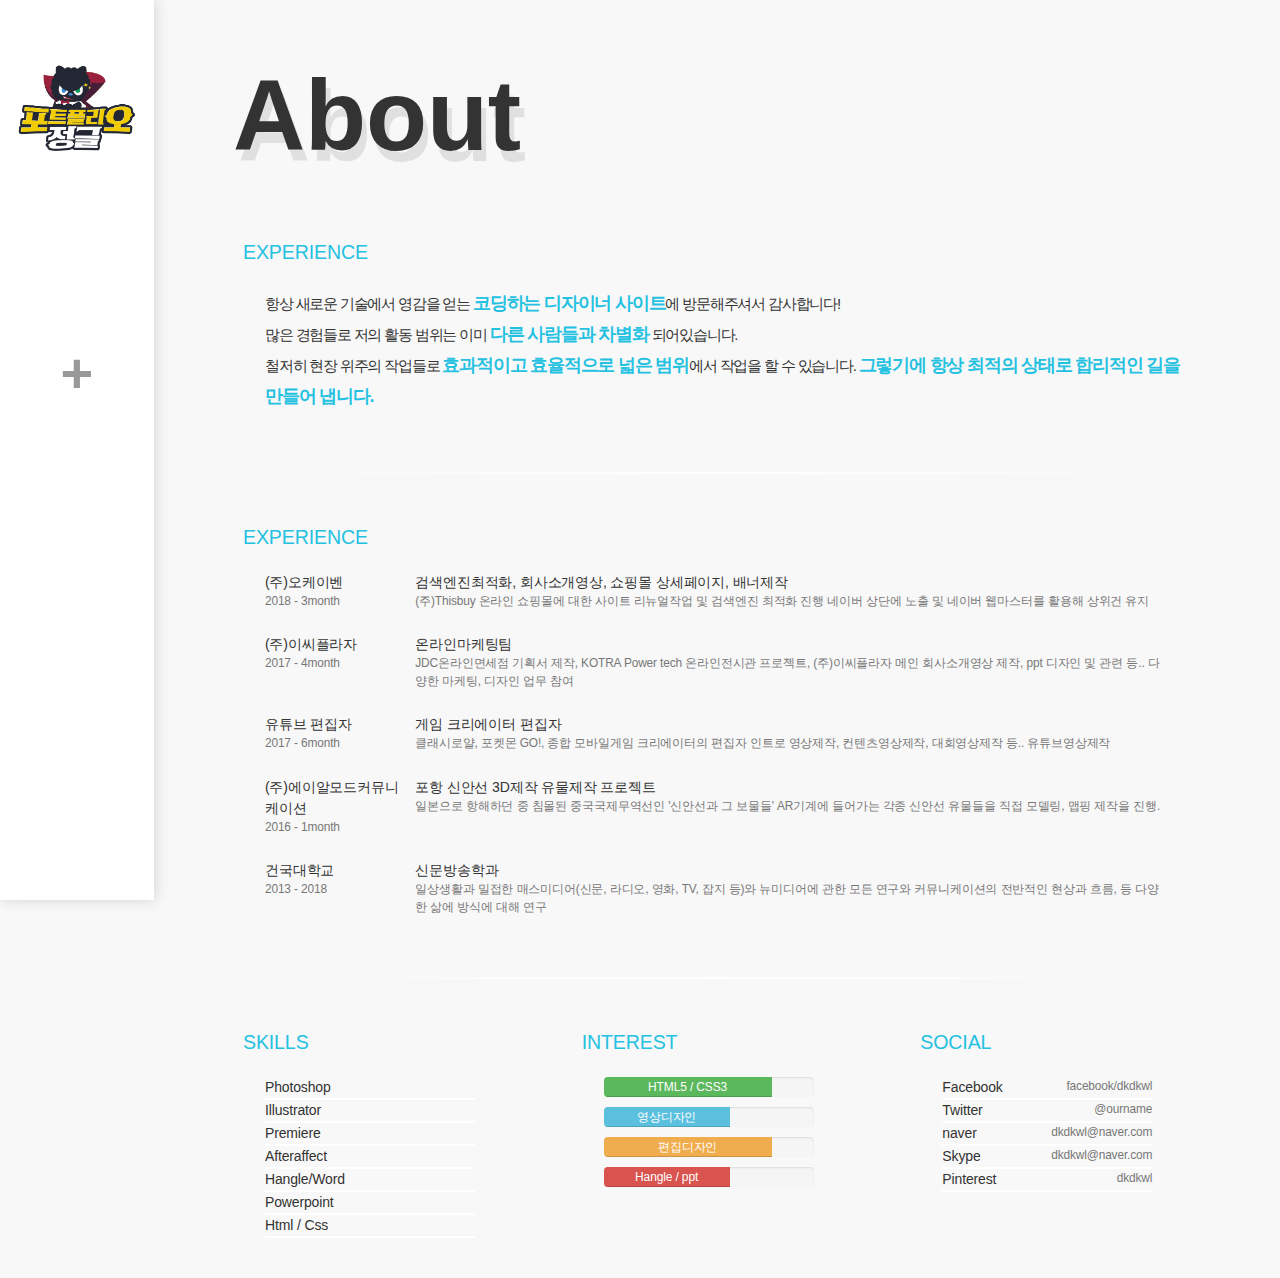
==== about.html @ 6cc19e0f "Add files via upload" ====
<!doctype html>
<html lang="ko">
<head>
  <meta charset="utf-8">
  <meta name="viewport" content="initial-scale=1, maximum-scale=1">
  <meta property="og:type" content="website">
  <meta property="og:title" content="dkdkwl의 포트폴리오사이트"/>
  <meta property="og:url" content="https://dkdkwl.github.io/portfolio/index.html">
  <meta property="og:description" content="메인포트폴리오 사이트"/>
  <meta property="og:image" content="https://dkdkwl.github.io/portfolio/imgs/og.jpg"> 
  <meta name="keywords" content="dkdkwl, 아아지, 포트폴리오, 나만의 사이트">
  <meta name="author" content="dkdkwl">
  <link rel="stylesheet" href="https://use.fontawesome.com/releases/v5.0.13/css/all.css" integrity="sha384-DNOHZ68U8hZfKXOrtjWvjxusGo9WQnrNx2sqG0tfsghAvtVlRW3tvkXWZh58N9jp" crossorigin="anonymous">
  <link rel="stylesheet" href="https://maxcdn.bootstrapcdn.com/bootstrap/3.3.7/css/bootstrap.min.css">
  <script src="https://ajax.googleapis.com/ajax/libs/jquery/3.3.1/jquery.min.js"></script>
  <script src="https://maxcdn.bootstrapcdn.com/bootstrap/3.3.7/js/bootstrap.min.js"></script>
  <link rel="stylesheet" href="comm.css">
</head>
<body>
  <div class="main_container">
    <div class="overlay"></div>
    <header>
      <div class="logo">
        <div class="area_logo"> <a href="https://dkdkwl.github.io/portfolio/index.html"><img src="imgs/logo.png" alt=""></a> </div>
      </div>
      <div class="navBtn"><a href="#">+</a></div>
      <div class="navSns"> <i class="fab fa-facebook-f"></i> <i class="fab fa-twitter"></i> <i class="fab fa-instagram"></i> <i class="fab fa-google-plus-g"></i> </div>
      <nav> <a href="https://dkdkwl.github.io/portfolio/index.html">portfolio</a> <a href="https://dkdkwl.github.io/portfolio/about.html">About</a> </nav>
    </header>
    <div class="main">
      <article>
        <div class="main_tit">
          <h1>About</h1>
        </div>
        <div class="con">
          <div class="profile">
            <div class="con_tit"> <i class="fas fa-suitcase"></i>
              <h2>EXPERIENCE</h2>
            </div>
            <div class="wrap_profile">
              <div class="profile_img"></div>
              <div class="profile_txt">
                <p>
                  항상 새로운 기술에서 영감을 얻는 <span>코딩하는 디자이너 사이트</span>에 방문해주셔서 감사합니다!
                  <br>
                  많은 경험들로 저의 활동 범위는 이미 <span>다른 사람들과 차별화</span> 되어있습니다.
                  <br>
                  철저히 현장 위주의 작업들로 <span>효과적이고 효율적으로 넓은 범위</span>에서 작업을 할 수 있습니다.
                  <span>그렇기에 항상 최적의 상태로 합리적인 길을 만들어 냅니다.</span>
                </p>
              </div>
            </div>
          </div>
        </div>
        <hr class="style-two">
        <div class="con">
          <div class="con_tit"> <i class="fas fa-cog"></i>
            <h2>EXPERIENCE</h2>
          </div>
          <div class="exp">
            <div class="exp_col">
              <div class="exp_deta">
                <h3>(주)오케이벤</h3>
                <p>2018 - 3month</p>
              </div>
              <div class="exp_txt">
                <h4>검색엔진최적화, 회사소개영상, 쇼핑몰 상세페이지, 배너제작 </h4>
                <p>(주)Thisbuy 온라인 쇼핑몰에 대한 사이트 리뉴얼작업 및 검색엔진 최적화 진행 네이버 상단에 노출 및 네이버 웹마스터를 활용해 상위건 유지</p>
              </div>
            </div>
            <div class="exp_col">
              <div class="exp_deta">
                <h3>(주)이씨플라자</h3>
                <p>2017 - 4month</p>
              </div>
              <div class="exp_txt">
                <h4>온라인마케팅팀</h4>
                <p>JDC온라인면세점 기획서 제작,  KOTRA Power tech 온라인전시관 프로젝트, (주)이씨플라자 메인 회사소개영상 제작, ppt 디자인 및 관련 등.. 다양한 마케팅, 디자인 업무 참여</p>
              </div>
            </div>
            <div class="exp_col">
              <div class="exp_deta">
                <h3>유튜브 편집자</h3>
                <p>2017 - 6month </p>
              </div>
              <div class="exp_txt">
                <h4>게임 크리에이터 편집자</h4>
                <p>클래시로얄, 포켓몬 GO!, 종합 모바일게임 크리에이터의 편집자 인트로 영상제작, 컨텐츠영상제작, 대회영상제작 등.. 유튜브영상제작</p>
              </div>
            </div>
            <div class="exp_col">
              <div class="exp_deta">
                <h3>(주)에이알모드커뮤니케이션</h3>
                <p>2016 - 1month</p>
              </div>
              <div class="exp_txt">
                <h4>포항 신안선 3D제작 유물제작 프로젝트 </h4>
                <p>일본으로 항해하던 중 침몰된 중국국제무역선인 '신안선과 그 보물들' AR기계에 들어가는 각종 신안선 유물들을 직접 모델링, 맵핑 제작을 진행.</p>
              </div>
            </div>
            <div class="exp_col">
              <div class="exp_deta">
                <h3>건국대학교</h3>
                <p>2013 - 2018 </p>
              </div>
              <div class="exp_txt">
                <h4>신문방송학과</h4>
                <p> 일상생활과 밀접한 매스미디어(신문, 라디오, 영화, TV, 잡지 등)와 뉴미디어에 관한 모든 연구와 커뮤니케이션의 전반적인 현상과 흐름, 등 다양한 삶에 방식에 대해 연구</p>
              </div>
            </div>
          </div>
        </div>
        <hr class="style-two">
        <div class="con">
          <div class="tech">
            <div class="tech_col">
              <div class="con_tit"><i class="fas fa-cog"></i>
                <h2>SKILLS</h2>
              </div>
              <ul class="level">
                <li>
                  <p>Photoshop</p>
                  <div class="icon">
                    <i class="fas fa-cloud"></i>
                    <i class="fas fa-cloud"></i>
                    <i class="fas fa-cloud"></i>
                    <i class="fas fa-cloud"></i>
                    <i class="fas fa-cloud"></i>
                  </div>
                  </li>
                  <li>
                    <p>Illustrator</p>
                    <div class="icon">
                      <i class="fas fa-cloud"></i>
                      <i class="fas fa-cloud"></i>
                      <i class="fas fa-cloud"></i>
                      <i class="fas fa-cloud"></i>
                      <span><i class="fas fa-cloud"></i></span>
                    </div>
                  </li>
                  <li>
                    <p>Premiere</p>
                    <div class="icon">
                      <i class="fas fa-cloud"></i>
                      <i class="fas fa-cloud"></i>
                      <i class="fas fa-cloud"></i>
                      <span><i class="fas fa-cloud"></i></span>
                      <span><i class="fas fa-cloud"></i></span>
                    </div>
                  </li>
                  <li>
                    <p>Afteraffect</p>
                    <div class="icon">
                      <i class="fas fa-cloud"></i>
                      <i class="fas fa-cloud"></i>
                      <i class="fas fa-cloud"></i>
                      <i class="fas fa-cloud"></i>
                      <span><i class="fas fa-cloud"></i></span>
                    </div>
                  </li>
                  <li>
                    <p>Hangle/Word</p>
                    <div class="icon">
                      <i class="fas fa-cloud"></i>
                      <i class="fas fa-cloud"></i>
                      <i class="fas fa-cloud"></i>
                      <i class="fas fa-cloud"></i>
                      <span><i class="fas fa-cloud"></i></span>
                    </div>
                  </li>
                  <li>
                    <p>Powerpoint</p>
                    <div class="icon">
                      <i class="fas fa-cloud"></i>
                      <i class="fas fa-cloud"></i>
                      <i class="fas fa-cloud"></i>
                    <span><i class="fas fa-cloud"></i></span>
                    <span><i class="fas fa-cloud"></i></span>
                    </div>
                  </li>
                  <li>
                    <p>Html / Css</p>
                    <div class="icon">
                      <i class="fas fa-cloud"></i>
                      <i class="fas fa-cloud"></i>
                      <i class="fas fa-cloud"></i>
                      <i class="fas fa-cloud"></i>
                    <span><i class="fas fa-cloud"></i></span>
                    </div>
                  </li>
                </ul>
              </div>
              <div class="tech_col">
                <div class="con_tit"><i class="far fa-heart"></i>
                  <h2>INTEREST</h2>
                </div>
                <div class="wrap_progress">
                  <div class="progress">
                    <div class="progress-bar progress-bar-success" style="width: 80%;">HTML5 / CSS3</div>
                  </div>
                  <div class="progress">
                    <div class="progress-bar progress-bar-info" style="width: 60%;">영상디자인</div>
                  </div>
                  <div class="progress">
                    <div class="progress-bar progress-bar-warning" style="width: 80%;">편집디자인</div>
                  </div>
                  <div class="progress">
                    <div class="progress-bar progress-bar-danger" style="width: 60%;">Hangle / ppt</div>
                  </div>
                </div>
              </div>
              <div class="tech_col">
                <div class="con_tit"><i class="fas fa-users"></i>
                  <h2>SOCIAL</h2>
                </div>
                <ul class="col_sns">
                  <li>
                    <p>Facebook</p>
                    <span>facebook/dkdkwl</span>
                  </li>
                  <li>
                    <p>Twitter</p>
                    <span>@ourname </span>
                  </li>
                  <li>
                    <p>naver</p>
                    <span>dkdkwl@naver.com</span>
                  </li>
                  <li>
                    <p>Skype</p>
                    <span>dkdkwl@naver.com</span>
                  </li>
                  <li>
                    <p>Pinterest</p>
                    <span>dkdkwl </span>
                  </li>
                </ul>
              </div>
            </div>
          </div>
        </article>
      </div>
    </div>
    <script>
      $(document).ready(function () {	

       var toggleMenu = function() {
         $('header').toggleClass('toggle');
         $('.main').toggleClass('push');
         $('.overlay').toggleClass('block');
         $('#social, .logo').toggleClass('reveal');
       };

	//Nav
	$('.navBtn').click(function() {
   toggleMenu();
 });

  // Mousetrap.bind('esc', function() {
  //   toggleMenu();
  // });

});
</script> 
<!-- <script type="text/javascript">

  var _gaq = _gaq || [];
  _gaq.push(['_setAccount', 'UA-36251023-1']);
  _gaq.push(['_setDomainName', 'jqueryscript.net']);
  _gaq.push(['_trackPageview']);

  (function() {
    var ga = document.createElement('script'); ga.type = 'text/javascript'; ga.async = true;
    ga.src = ('https:' == document.location.protocol ? 'https://ssl' : 'http://www') + '.google-analytics.com/ga.js';
    var s = document.getElementsByTagName('script')[0]; s.parentNode.insertBefore(ga, s);
  })();

</script> --> 
<script type="text/javascript">
 $(function(){
  $(".depth_tit").click(function() {
   /* Act on the event */
   $(".depth1>li").removeClass('on');
   $(this).parent(".thum_box").addClass('on');
 });
})
</script>
</body>
</html>
---- comm.css ----
@charset "utf-8";
/* CSS Document */

/* reset */
body,div,dl,dt,dd,ul,ol,li,h1,h2,h3,h4,h5,h6,pre,code,form,fieldset,legend,textarea,p,blockquote,th,td,input,select,textarea,button {margin:0;padding:0;
}
fieldset,img {border:0 none}
dl,ul,ol,menu,li {list-style:none}
blockquote, q {quotes: none}
blockquote:before, blockquote:after,q:before, q:after {content:'';content:none}
input,select,textarea,button {vertical-align:middle}
button {border:0 none;background-color:transparent;cursor:pointer}
body {background:#fff}
body,th,td,input,select,textarea,button {font-size:14px;line-height:1.5;font-family:'Noto Sans','맑은고딕', 'Malgun Gothic','돋움',dotum,sans-serif;color:#333} /* color값은 디자인가이드에 맞게사용 */
a {color:#333;text-decoration:none}
a:focus, a:active, a:hover {text-decoration:none}
address,caption,cite,code,dfn,em,var {font-style:normal;font-weight:normal}
.h1, .h2, .h3, .h4, .h5, .h6, h1, h2, h3, h4, h5, h6{
  line-height: 1.5em;
  font-weight: 500;
}

body{
  letter-spacing: -0.01em  
}

.main_container {
 margin: 0 auto;
 position: relative;
 overflow: hidden;
 background: #f8f8f8;
}

header {
 width: 12%;
 height: 100%;
 position: fixed;
 overflow: hidden;
 transition: .32s ease-out;
 z-index: 2;
 background: #fff;
 box-shadow:0.1em 0em 1em rgba(0, 0, 0, .15);

}

header a,
.navBtn { color: #333; }

.toggle { width: 312px; }

.reveal {
 opacity: 1;
 left: 0;
}

nav {
 padding-left: 360px;
 overflow: hidden;
 position: absolute;
 transition: .3s ease-out;
 top: 50%;
 left: 0;
 width: 100%;
 opacity: 0;
}

nav a {
 float: left;
 padding: 8px 0;
 opacity: .5;
 width: 100%;
 transition: .3s ease;
 font-size: 1.3em;
 text-transform: uppercase;
 font-weight: bold;
 line-height: 1.85em;
 z-index: 100002;
}

nav a:hover,
.current,
.toggle .navBtn { opacity: 1; }

.toggle nav {
 padding-left: 60px;
 opacity: 1;
}

.navBtn {
 font-size: 4em;
 font-weight: 700;
 margin: 30px 0 0;
 width: 100%;
 text-align: center;
 line-height: 1em;
 transform: rotate(0deg);
 transition: .3s ease-out;
 display: block;
 cursor: pointer;
 position: absolute;
 opacity: .5;
 left: 0;
 top: 35%;
 color: orangered;
}
.navSns{
 text-align: center;
 line-height: 1em;
 transform: rotate(0deg);
 transition: .3s ease-out;
 position: absolute;
 z-index: 1000001;
 opacity: .5;
 top: 50%;
 width: 100%;
}
.navSns i{
	display: flex;
	flex-direction: column;
	font-size: 1.5em;
	color: orangered;
	margin-bottom: 30px;
}
.navSns  i:hover{
	color: red;
}
.toggle .navBtn{
 transform: rotate(224deg);
 color: #333;
 left: -30%;
}
.toggle .navSns{
 left: 0;
 top: 70%;
}

.navBtn:hover { opacity: 1; }

.main {
 width: 90%;
 margin: 0 0 0 11%;
 padding: 0;
 transition: .6s ease-in;
 overflow: hidden;
 z-index: 2;
 font-family: 'Noto Sans KR', sans-serif !important;
}

article { padding: 40px 8%; }

.push {
 margin-left: 240px;
 margin-right: -240px;
 transition: .3s ease-in;
}

.overlay {
 width: 100%;
 background: #384047;
 opacity: .85;
 z-index: 1;
 height: 100%;
 position: fixed;
 display: none;
}
.area_logo{
}
.logo{
  position: absolute;
  top: 7%;
  left: 0;
}
.logo img{
  display: block;
  margin: 0 auto;
  width: 80%;
}

.block { display: block; }
.main_tit{
  display: inline-block;
}
.main_tit h1{
	font-size: 100px;
  display: inline-block;
  text-shadow: 0.05em 0.11em rgba(0, 0, 0,.095);
  font-weight: 700 !important;

}
.main_tit h1:hover{
  font-size: 100px;
  display: block;
  color: #000;
}
.depth1{
 position: relative;
 padding-top: 90px;
}/*
.thum_box{
   position: absolute;
   }*/

   .tab_type1 .depth_tit{
    position: absolute;
    top: 0;
    left: 0;
    display: inline-block;
    margin: 40px 0 70px 0;
    font-size: 13px;
    font-weight: 400;
    padding: 5px 10px;
  }
  .depth_tit{
    color: #333;
    transition: all .4s;
  }  
  .depth_tit:hover{
    color: coral;
  }
  .depth_tit:hover span{
    border-bottom: 4px solid coral;
    padding-bottom: 7px;
  }
  .tab_type1 .on .depth_tit span{
    color: coral;
    border-bottom: 4px solid coral;
    padding-bottom: 7px;
  }
  .depth1>li:nth-child(2) .depth_tit{
    left: 90px;
  }
  .depth1>li:nth-child(3) .depth_tit{
    left: 180px;
  }
  .depth1>li:nth-child(4) .depth_tit{
    left: 270px;
  }
  .depth1>li:nth-child(5) .depth_tit{
    left: 360px;
  }
/*.on {
   color: coral;
}
.on:after{
	position: absolute;
	content: "";
	display: block;
	height: 3px;
	width: 100%;
	background: coral;
	margin-top: 7px;
 }*/
 .thum_list{
  display: flex;
  justify-content:space-between;
  flex-wrap: wrap;
}
.thum_list a{
  display: block;
  position: relative;
}
.thum_box .thum_list{
  display: none;
}
.thum_box.on .thum_list{
  display: flex;
}
.thum_list>li{
  width: 32.5%;
  overflow: hidden;
  margin-bottom: 1.2%;
  box-shadow:0.3em 0.3em .2em lightblue;
/*  transition: all .7s;
*/}
/*.thum_list>li:hover{
  box-sizing: border-box;
  border: 7px solid white;

  }*/
  .lnk_g, .lik_a{
    height: 100%;
    width: 100%;
  }
  .thum_list li img{
    transition:all .5s;  
  }

  .thum_list li:hover img{
    transform: scale(1.1);
  }
  .thum_list li .lnk_g:before{
    content: ""	;
    transition-duration: 0.2s;
    transition-property: all;
  }
  .thum_list img{
    display: block;;
    object-fit: cover;
    object-position: center;
    width: 100%;
    height: 100%;	
  }
  .thum_list li:hover .lnk_g::before{
    position: absolute;
    content: "";
    background: rgba(251,104,0,0.95);
    width: 100%;
    height: 100%;
    z-index: 100;

  }

  .area_thum_txt{
   padding: 5% 10%;
   text-align: left; 
 }
  .lnk_a .area_thum_txt{
    padding: 0 10%;
  }
 .thum_txt{
   display: inline-block;
   text-align:center;
   position: absolute;
   background: rgba(0,0,0,0.095);
   width: 100%;
   height: 33%;
   bottom: 0;
   left: -30px;
   opacity: 0;
   color: #fff;
   transition-duration: 0.5s;
   transition-property: all;
   box-sizing: border-box;
   z-index: 200;
 }
 .thum_list li:hover .thum_txt{
   display: inline-block;
   position: absolute;
   background: rgba(0,0,0,0.095);
   width: 100%;
   height: 33%;
   bottom: 0;
   left: 0px;
   opacity: 1;	
 }
 .thum_txt h3{
   font-size: 1.7vw;
   display:inline-block;
/*width: 60%;
   white-space: nowrap;
   overflow: hidden;
   text-overflow: ellipsis;*/
 }
 .thum_txt p{
   font-size: 1vw;
 }
 .thum_txt small{
   font-size: 0.8vw;
   color: #fff;
 }
 .thum_txt small:hover{
   display: inline-block;
   text-decoration: underline;
 }
/*
.thum_box:hover .thum_txt{
	display: inline-block;
	position: absolute;
	background: rgba(0,0,0,0.05);
	width: 100%;
	bottom: 0;
	left: 0;
	color: #fff;
}
*/
/* 1024 */
/*서브페이지에 대한 설정입니다.*/
.exp_col{
  display: flex;
  flex-wrap: wrap;
}
.exp_deta{
  text-align: left;
  margin-right: 10px;
  width: 15%;
}
.exp_txt{
  text-align: left;
  width: 80%;
}

.tech{
  display: flex;
}
.tech ul li{
  display: flex;
}
.tech_col{
  width: 25%;
}
.tech_col:nth-child(1), .tech_col:nth-child(2){
  margin-right: 10%;
}

.con{
  margin: 5% 0 0 0;
}
.con h2{
  font-size: 1.4em;
  color: #24C1E1FF;
}
.con_tit{
  display: flex;
  align-items: center;
}
.con_tit i{
  font-size: 1.5em;
  color: #24C1E1FF;
  margin-right: 10px;
}
.tech_col ul li{
  border-bottom: 2px solid white;
}
.con_tit ul li i{
  color: #555;
}
.con_tit span{
  color: #777;
}
.exp ,.tech_col ul, .wrap_profile, .wrap_progress{
  margin: 20px 0 0 32px;
}
.wrap_profile .profile_txt p{
  line-height: 2em;
  font-size: 15px;
  letter-spacing: -0.08em;
  }
.wrap_profile .profile_txt p span{
  font-size: 18px;
  font-weight: 700;
  color: #24C1E1;

}
.exp_deta h3, .exp_deta h4, .tech p, h4{
  font-size: 1em;
}
.exp_deta p, .exp_txt p, .col_sns span{
  font-size: .85em;
  color: #777;
}
.icon i{
  display: inline-block;
  margin-left: 3px;
}
.icon>i{
  color:#24C1E1FF;
}
.icon span{
  color: #ccc;
}

.exp_col{
  margin-bottom: 2.5%;
}
.tech_col ul li {
  display: flex;
  align-items: center;
  flex-wrap: nowrap;
  justify-content: space-between;
}
.level li p{
  display: block;
}
.style-two{
  border: 0;
  height: 2.5px;
  margin-top: 60px;
  background-image: linear-gradient(to right, rgba(255, 255, 255, 0), rgba(255, 255, 255, 1), rgba(255, 255, 255, 0))
}

.main_container {
  width: 100%;
  margin: 0;
}
/*부트스트랩에 관한 설정입니다.*/
.progress .progress-bar {
  animation-name: animateBar;
  animation-iteration-count: 1;
  animation-timing-function: ease-in;
  animation-duration: 1.2s;
}
@keyframes animateBar {
  0% {transform: translateX(-100%);}
  100% {transform: translateX(0);}
}
.progress{
  margin-bottom: 10px;
}
.wrap_progress{
  margin: 20px 0 0 32px;
}

.thum_list {
  animation-duration: 1.2s;
  animation-name: thum;
}

@keyframes thum {
  from {
    margin-top: 3%;
    width: 100;
    opacity: 0;
  }

  to {
    margin-top: 0%;
    width: 100%;
    opacity: 1;
  }
}

.main {
  animation-duration: 1.2s;
  animation-name: main_slide;
}

@keyframes main_slide {
  from {
    margin-top: 3%;
    width: 90%;
    opacity: 0;
  }

  to {
    margin-top: 0%;
    width: 90%;
    opacity: 1;
  }
}


/*1040*/
@media only screen and (max-width: 1240px){ 
	header { width: 12%;  }
  .main { width: 100%; }

}


/* 768 */
@media only screen and (max-width: 768px) {

 header { width: 10%; }

 .main { width: 90%; }
}

/* 480 */
@media only screen and (max-width: 480px) {

 header { width: 10%; }

 .main { width: 90%; }

}
/* 320 */
@media only screen and (max-width: 320px) {
  header { width: 15%;}

  .main {width: 85%;}
}
/* 28일 주아체, 한나는 12살, 폰트릭스 폰트 참고해서 작성하기 폰트 수정하기 */
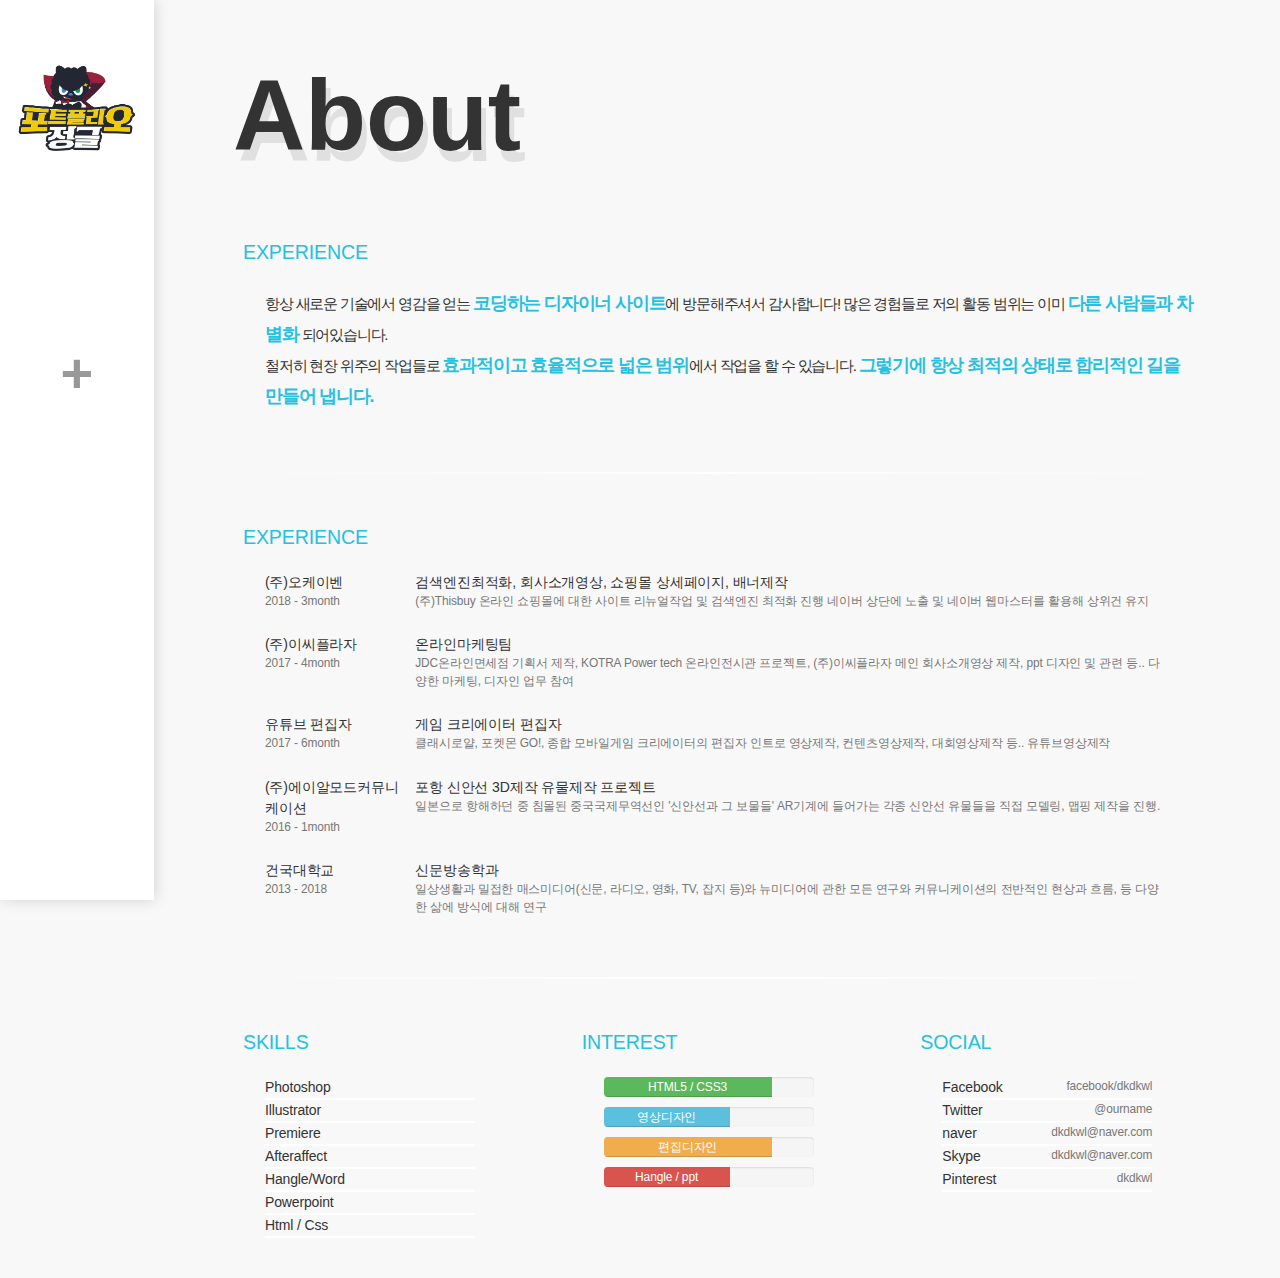
==== commit 6b054683: "Add files via upload" ====
--- a/about.html
+++ b/about.html
@@ -41,9 +41,7 @@
               <div class="profile_img"></div>
               <div class="profile_txt">
                 <p>
-                  항상 새로운 기술에서 영감을 얻는 <span>코딩하는 디자이너 사이트</span>에 방문해주셔서 감사합니다!
-                  <br>
-                  많은 경험들로 저의 활동 범위는 이미 <span>다른 사람들과 차별화</span> 되어있습니다.
+                  항상 새로운 기술에서 영감을 얻는 <span>코딩하는 디자이너 사이트</span>에 방문해주셔서 감사합니다! 많은 경험들로 저의 활동 범위는 이미 <span>다른 사람들과 차별화</span> 되어있습니다.
                   <br>
                   철저히 현장 위주의 작업들로 <span>효과적이고 효율적으로 넓은 범위</span>에서 작업을 할 수 있습니다.
                   <span>그렇기에 항상 최적의 상태로 합리적인 길을 만들어 냅니다.</span>
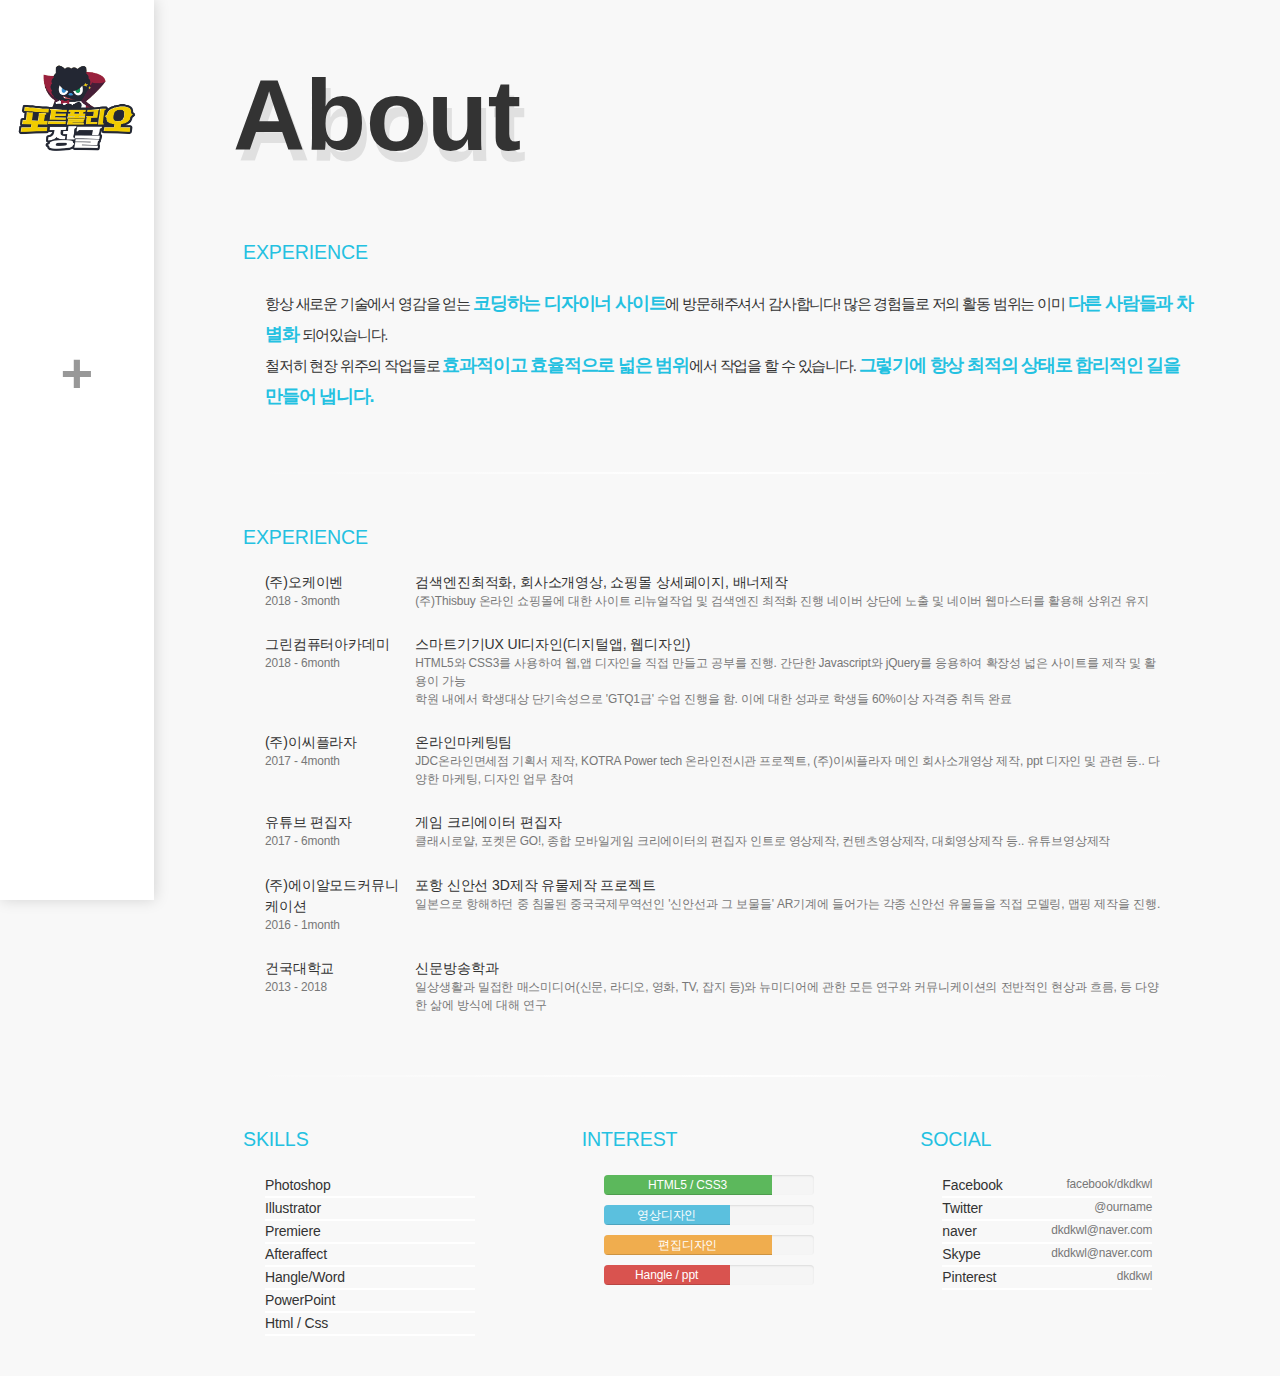
==== commit d29f1db8: "Add files via upload" ====
--- a/about.html
+++ b/about.html
@@ -68,6 +68,17 @@
             </div>
             <div class="exp_col">
               <div class="exp_deta">
+                <h3>그린컴퓨터아카데미</h3>
+                <p>2018 - 6month</p>
+              </div>
+              <div class="exp_txt">
+                <h4>스마트기기UX UI디자인(디지털앱, 웹디자인)</h4>
+                <p>HTML5와 CSS3를 사용하여 웹,앱 디자인을 직접 만들고 공부를 진행. 간단한 Javascript와 jQuery를 응용하여 확장성 넓은 사이트를 제작 및 활용이 가능
+                <br>학원 내에서 학생대상 단기속성으로 'GTQ1급' 수업 진행을 함. 이에 대한 성과로 학생들 60%이상 자격증 취득 완료            
+              </div>
+            </div>
+            <div class="exp_col">
+              <div class="exp_deta">
                 <h3>(주)이씨플라자</h3>
                 <p>2017 - 4month</p>
               </div>
@@ -167,12 +178,12 @@
                     </div>
                   </li>
                   <li>
-                    <p>Powerpoint</p>
-                    <div class="icon">
-                      <i class="fas fa-cloud"></i>
-                      <i class="fas fa-cloud"></i>
-                      <i class="fas fa-cloud"></i>
-                    <span><i class="fas fa-cloud"></i></span>
+                    <p>PowerPoint</p>
+                    <div class="icon">
+                      <i class="fas fa-cloud"></i>
+                      <i class="fas fa-cloud"></i>
+                      <i class="fas fa-cloud"></i>
+                      <i class="fas fa-cloud"></i>
                     <span><i class="fas fa-cloud"></i></span>
                     </div>
                   </li>
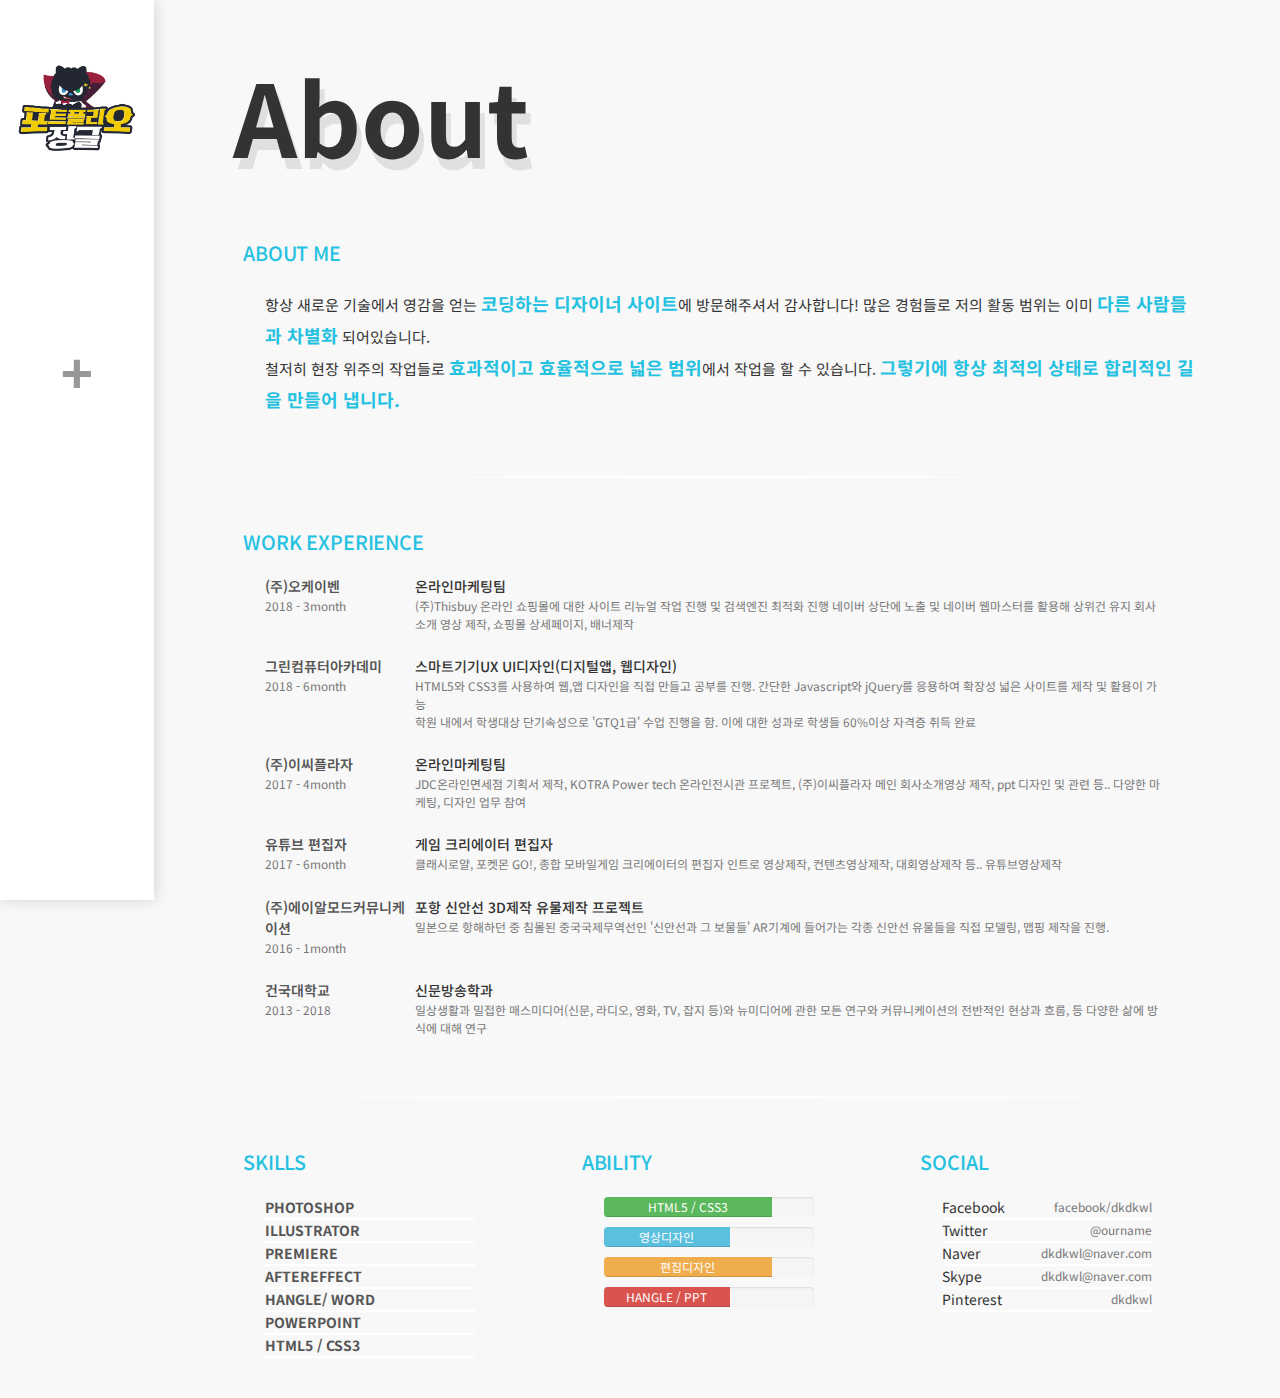
==== commit 2fa6dd8e: "19.1.8 자기소개 아이콘, 폰트내역 수정" ====
--- a/about.html
+++ b/about.html
@@ -11,6 +11,7 @@
   <meta name="keywords" content="dkdkwl, 아아지, 포트폴리오, 나만의 사이트">
   <meta name="author" content="dkdkwl">
   <link rel="stylesheet" href="https://use.fontawesome.com/releases/v5.0.13/css/all.css" integrity="sha384-DNOHZ68U8hZfKXOrtjWvjxusGo9WQnrNx2sqG0tfsghAvtVlRW3tvkXWZh58N9jp" crossorigin="anonymous">
+  <link href="https://fonts.googleapis.com/css?family=Noto+Sans+KR" rel="stylesheet">
   <link rel="stylesheet" href="https://maxcdn.bootstrapcdn.com/bootstrap/3.3.7/css/bootstrap.min.css">
   <script src="https://ajax.googleapis.com/ajax/libs/jquery/3.3.1/jquery.min.js"></script>
   <script src="https://maxcdn.bootstrapcdn.com/bootstrap/3.3.7/js/bootstrap.min.js"></script>
@@ -34,8 +35,8 @@
         </div>
         <div class="con">
           <div class="profile">
-            <div class="con_tit"> <i class="fas fa-suitcase"></i>
-              <h2>EXPERIENCE</h2>
+            <div class="con_tit"><i class="fas fa-search"></i>
+              <h2>ABOUT ME</h2>
             </div>
             <div class="wrap_profile">
               <div class="profile_img"></div>
@@ -52,8 +53,8 @@
         </div>
         <hr class="style-two">
         <div class="con">
-          <div class="con_tit"> <i class="fas fa-cog"></i>
-            <h2>EXPERIENCE</h2>
+          <div class="con_tit"> <i class="fas fa-suitcase"></i>
+            <h2>WORK EXPERIENCE</h2>
           </div>
           <div class="exp">
             <div class="exp_col">
@@ -62,8 +63,8 @@
                 <p>2018 - 3month</p>
               </div>
               <div class="exp_txt">
-                <h4>검색엔진최적화, 회사소개영상, 쇼핑몰 상세페이지, 배너제작 </h4>
-                <p>(주)Thisbuy 온라인 쇼핑몰에 대한 사이트 리뉴얼작업 및 검색엔진 최적화 진행 네이버 상단에 노출 및 네이버 웹마스터를 활용해 상위건 유지</p>
+                <h4>온라인마케팅팀</h4>
+                <p>(주)Thisbuy 온라인 쇼핑몰에 대한 사이트 리뉴얼 작업 진행 및 검색엔진 최적화 진행 네이버 상단에 노출 및 네이버 웹마스터를 활용해 상위건 유지 회사소개 영상 제작, 쇼핑몰 상세페이지, 배너제작</p>
               </div>
             </div>
             <div class="exp_col">
@@ -128,7 +129,7 @@
               </div>
               <ul class="level">
                 <li>
-                  <p>Photoshop</p>
+                  <p>PHOTOSHOP</p>
                   <div class="icon">
                     <i class="fas fa-cloud"></i>
                     <i class="fas fa-cloud"></i>
@@ -138,47 +139,47 @@
                   </div>
                   </li>
                   <li>
-                    <p>Illustrator</p>
-                    <div class="icon">
-                      <i class="fas fa-cloud"></i>
-                      <i class="fas fa-cloud"></i>
-                      <i class="fas fa-cloud"></i>
-                      <i class="fas fa-cloud"></i>
-                      <span><i class="fas fa-cloud"></i></span>
-                    </div>
-                  </li>
-                  <li>
-                    <p>Premiere</p>
-                    <div class="icon">
-                      <i class="fas fa-cloud"></i>
-                      <i class="fas fa-cloud"></i>
-                      <i class="fas fa-cloud"></i>
-                      <span><i class="fas fa-cloud"></i></span>
-                      <span><i class="fas fa-cloud"></i></span>
-                    </div>
-                  </li>
-                  <li>
-                    <p>Afteraffect</p>
-                    <div class="icon">
-                      <i class="fas fa-cloud"></i>
-                      <i class="fas fa-cloud"></i>
-                      <i class="fas fa-cloud"></i>
-                      <i class="fas fa-cloud"></i>
-                      <span><i class="fas fa-cloud"></i></span>
-                    </div>
-                  </li>
-                  <li>
-                    <p>Hangle/Word</p>
-                    <div class="icon">
-                      <i class="fas fa-cloud"></i>
-                      <i class="fas fa-cloud"></i>
-                      <i class="fas fa-cloud"></i>
-                      <i class="fas fa-cloud"></i>
-                      <span><i class="fas fa-cloud"></i></span>
-                    </div>
-                  </li>
-                  <li>
-                    <p>PowerPoint</p>
+                    <p>ILLUSTRATOR</p>
+                    <div class="icon">
+                      <i class="fas fa-cloud"></i>
+                      <i class="fas fa-cloud"></i>
+                      <i class="fas fa-cloud"></i>
+                      <i class="fas fa-cloud"></i>
+                      <span><i class="fas fa-cloud"></i></span>
+                    </div>
+                  </li>
+                  <li>
+                    <p>PREMIERE</p>
+                    <div class="icon">
+                      <i class="fas fa-cloud"></i>
+                      <i class="fas fa-cloud"></i>
+                      <i class="fas fa-cloud"></i>
+                      <span><i class="fas fa-cloud"></i></span>
+                      <span><i class="fas fa-cloud"></i></span>
+                    </div>
+                  </li>
+                  <li>
+                    <p>AFTEREFFECT</p>
+                    <div class="icon">
+                      <i class="fas fa-cloud"></i>
+                      <i class="fas fa-cloud"></i>
+                      <i class="fas fa-cloud"></i>
+                      <i class="fas fa-cloud"></i>
+                      <span><i class="fas fa-cloud"></i></span>
+                    </div>
+                  </li>
+                  <li>
+                    <p>HANGLE/ WORD</p>
+                    <div class="icon">
+                      <i class="fas fa-cloud"></i>
+                      <i class="fas fa-cloud"></i>
+                      <i class="fas fa-cloud"></i>
+                      <i class="fas fa-cloud"></i>
+                      <span><i class="fas fa-cloud"></i></span>
+                    </div>
+                  </li>
+                  <li>
+                    <p>POWERPOINT</p>
                     <div class="icon">
                       <i class="fas fa-cloud"></i>
                       <i class="fas fa-cloud"></i>
@@ -188,7 +189,7 @@
                     </div>
                   </li>
                   <li>
-                    <p>Html / Css</p>
+                    <p>HTML5 / CSS3</p>
                     <div class="icon">
                       <i class="fas fa-cloud"></i>
                       <i class="fas fa-cloud"></i>
@@ -201,7 +202,7 @@
               </div>
               <div class="tech_col">
                 <div class="con_tit"><i class="far fa-heart"></i>
-                  <h2>INTEREST</h2>
+                  <h2>ABILITY</h2>
                 </div>
                 <div class="wrap_progress">
                   <div class="progress">
@@ -214,12 +215,12 @@
                     <div class="progress-bar progress-bar-warning" style="width: 80%;">편집디자인</div>
                   </div>
                   <div class="progress">
-                    <div class="progress-bar progress-bar-danger" style="width: 60%;">Hangle / ppt</div>
+                    <div class="progress-bar progress-bar-danger" style="width: 60%;">HANGLE / PPT</div>
                   </div>
                 </div>
               </div>
               <div class="tech_col">
-                <div class="con_tit"><i class="fas fa-users"></i>
+                <div class="con_tit"><i class="fas fa-sms"></i>
                   <h2>SOCIAL</h2>
                 </div>
                 <ul class="col_sns">
@@ -232,7 +233,7 @@
                     <span>@ourname </span>
                   </li>
                   <li>
-                    <p>naver</p>
+                    <p>Naver</p>
                     <span>dkdkwl@naver.com</span>
                   </li>
                   <li>
--- a/comm.css
+++ b/comm.css
@@ -19,6 +19,10 @@
   line-height: 1.5em;
   font-weight: 500;
 }
+
+/*구글 웹폰트를 사용하기 위한 태그입니다*/
+/*font-family: 'Noto Sans KR', sans-serif;
+font-family: 'Black Han Sans', sans-serif;*/
 
 body{
   letter-spacing: -0.01em  
@@ -429,11 +433,12 @@
 }
 .exp ,.tech_col ul, .wrap_profile, .wrap_progress{
   margin: 20px 0 0 32px;
+  letter-spacing: 0;
 }
 .wrap_profile .profile_txt p{
   line-height: 2em;
   font-size: 15px;
-  letter-spacing: -0.08em;
+  /*letter-spacing: -0.08em;*/
   }
 .wrap_profile .profile_txt p span{
   font-size: 18px;
@@ -444,6 +449,10 @@
 .exp_deta h3, .exp_deta h4, .tech p, h4{
   font-size: 1em;
 }
+.exp_deta h3{
+  font-weight: 600;
+  color: #555;
+}
 .exp_deta p, .exp_txt p, .col_sns span{
   font-size: .85em;
   color: #777;
@@ -470,6 +479,8 @@
 }
 .level li p{
   display: block;
+  font-weight: 700;
+  color: #555;
 }
 .style-two{
   border: 0;
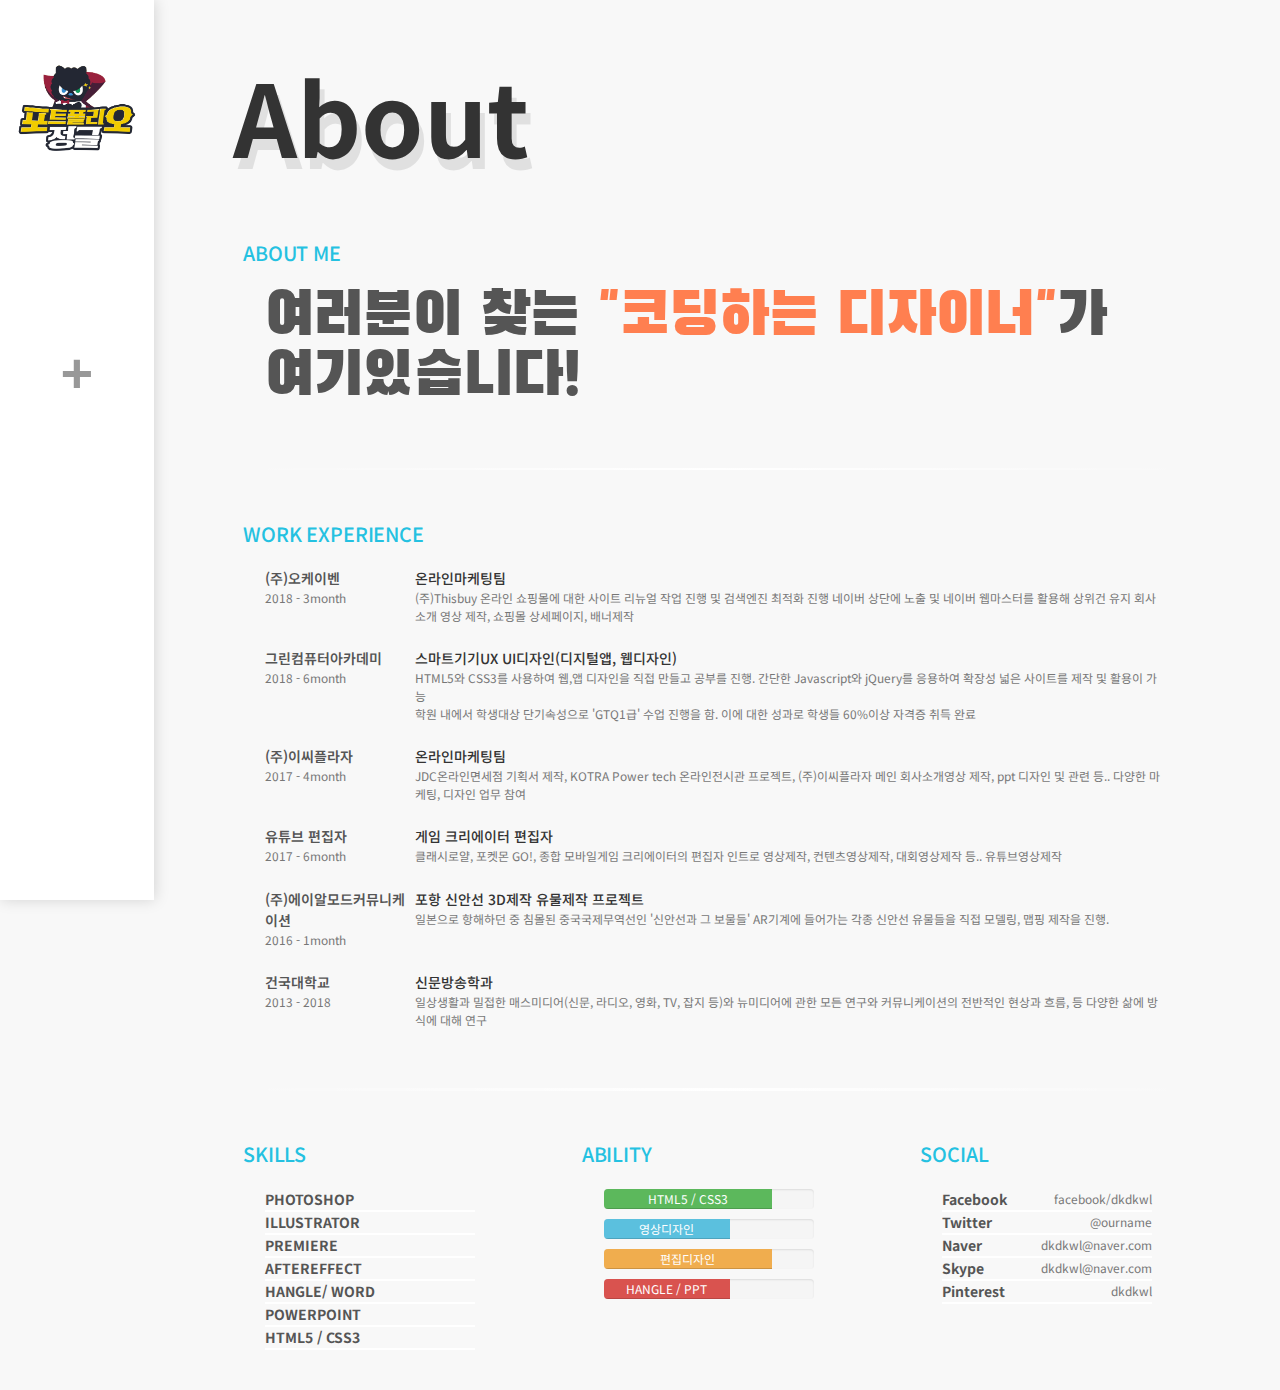
==== commit 2ea990bb: "Add files via upload" ====
--- a/about.html
+++ b/about.html
@@ -11,7 +11,7 @@
   <meta name="keywords" content="dkdkwl, 아아지, 포트폴리오, 나만의 사이트">
   <meta name="author" content="dkdkwl">
   <link rel="stylesheet" href="https://use.fontawesome.com/releases/v5.0.13/css/all.css" integrity="sha384-DNOHZ68U8hZfKXOrtjWvjxusGo9WQnrNx2sqG0tfsghAvtVlRW3tvkXWZh58N9jp" crossorigin="anonymous">
-  <link href="https://fonts.googleapis.com/css?family=Noto+Sans+KR" rel="stylesheet">
+  <link href="https://fonts.googleapis.com/css?family=Black+Han+Sans|Noto+Sans+KR" rel="stylesheet">
   <link rel="stylesheet" href="https://maxcdn.bootstrapcdn.com/bootstrap/3.3.7/css/bootstrap.min.css">
   <script src="https://ajax.googleapis.com/ajax/libs/jquery/3.3.1/jquery.min.js"></script>
   <script src="https://maxcdn.bootstrapcdn.com/bootstrap/3.3.7/js/bootstrap.min.js"></script>
@@ -40,12 +40,9 @@
             </div>
             <div class="wrap_profile">
               <div class="profile_img"></div>
-              <div class="profile_txt">
+              <div class="profile_txt"> 
                 <p>
-                  항상 새로운 기술에서 영감을 얻는 <span>코딩하는 디자이너 사이트</span>에 방문해주셔서 감사합니다! 많은 경험들로 저의 활동 범위는 이미 <span>다른 사람들과 차별화</span> 되어있습니다.
-                  <br>
-                  철저히 현장 위주의 작업들로 <span>효과적이고 효율적으로 넓은 범위</span>에서 작업을 할 수 있습니다.
-                  <span>그렇기에 항상 최적의 상태로 합리적인 길을 만들어 냅니다.</span>
+                  여러분이 찾는 <span>"코딩하는 디자이너"</span>가 여기있습니다!
                 </p>
               </div>
             </div>
@@ -220,7 +217,7 @@
                 </div>
               </div>
               <div class="tech_col">
-                <div class="con_tit"><i class="fas fa-sms"></i>
+                <div class="con_tit"> <i class="far fa-comment-dots"></i>
                   <h2>SOCIAL</h2>
                 </div>
                 <ul class="col_sns">
--- a/comm.css
+++ b/comm.css
@@ -435,15 +435,19 @@
   margin: 20px 0 0 32px;
   letter-spacing: 0;
 }
+.profile_txt{
+  width: 90%;
+}
 .wrap_profile .profile_txt p{
-  line-height: 2em;
-  font-size: 15px;
+  line-height: 1em;
+  font-size: 60px;
   /*letter-spacing: -0.08em;*/
-  }
+  font-family: 'Black Han Sans', sans-serif;
+  color: #555;
+  }
+
 .wrap_profile .profile_txt p span{
-  font-size: 18px;
-  font-weight: 700;
-  color: #24C1E1;
+  color: coral;
 
 }
 .exp_deta h3, .exp_deta h4, .tech p, h4{
@@ -456,6 +460,10 @@
 .exp_deta p, .exp_txt p, .col_sns span{
   font-size: .85em;
   color: #777;
+}
+.col_sns p {
+  font-weight: 700;
+  color: #555;
 }
 .icon i{
   display: inline-block;
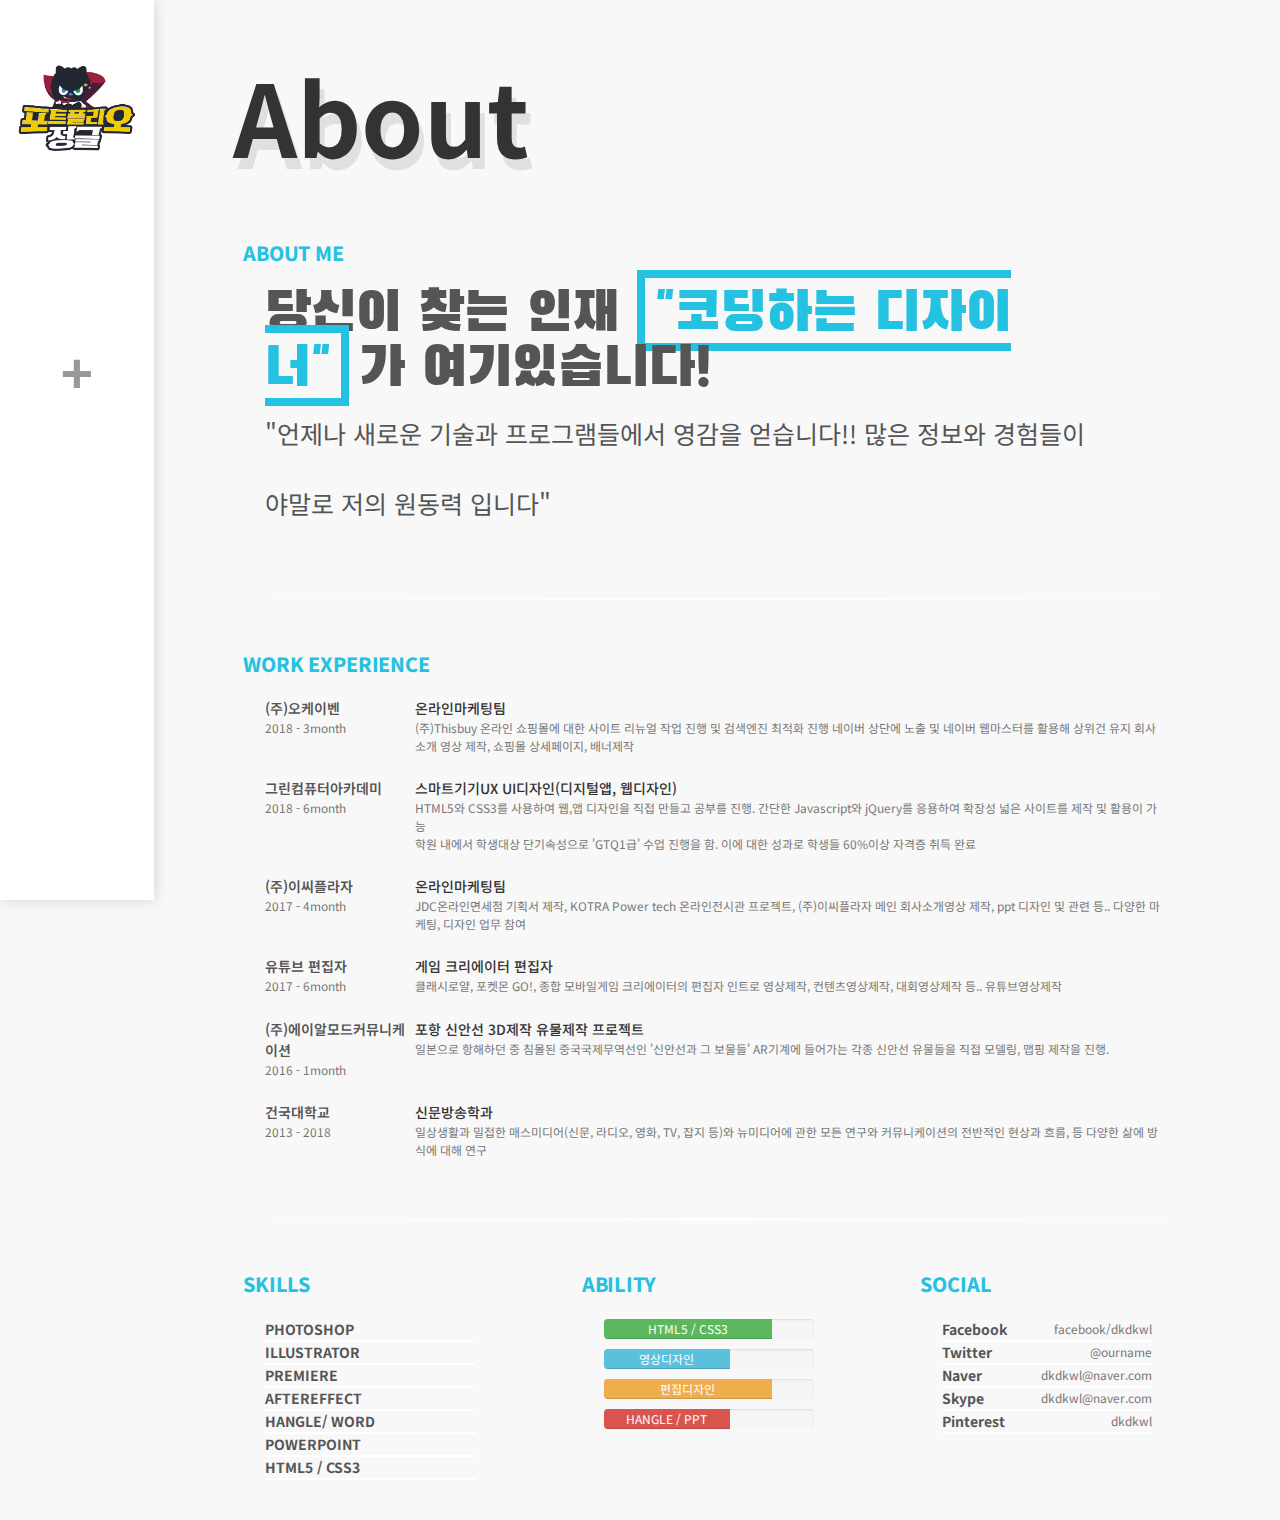
==== commit eab58183: "Add files via upload" ====
--- a/about.html
+++ b/about.html
@@ -40,10 +40,12 @@
             </div>
             <div class="wrap_profile">
               <div class="profile_img"></div>
-              <div class="profile_txt"> 
+              <div class="profile_txt">
+                <i class="fas fa-thumbs-up"></i>
                 <p>
-                  여러분이 찾는 <span>"코딩하는 디자이너"</span>가 여기있습니다!
+                  당신이 찾는 인재 <span>"코딩하는 디자이너"</span>가 여기있습니다!
                 </p>
+                <small>"언제나 새로운 기술과 프로그램들에서 영감을 얻습니다!! 많은 정보와 경험들이야말로 저의 원동력 입니다"</small>
               </div>
             </div>
           </div>
--- a/comm.css
+++ b/comm.css
@@ -411,6 +411,7 @@
 }
 .con h2{
   font-size: 1.4em;
+  font-weight: 800;
   color: #24C1E1FF;
 }
 .con_tit{
@@ -436,18 +437,37 @@
   letter-spacing: 0;
 }
 .profile_txt{
+  position: relative;
   width: 90%;
+}
+.profile_txt i{
+    position: absolute;
+    font-size: 38px;
+    left: 835px;
+    top: -50px;
+    transform: rotate(-20deg);
 }
 .wrap_profile .profile_txt p{
   line-height: 1em;
-  font-size: 60px;
+  font-size: 55px;
   /*letter-spacing: -0.08em;*/
   font-family: 'Black Han Sans', sans-serif;
   color: #555;
-  }
-
-.wrap_profile .profile_txt p span{
-  color: coral;
+/*  text-shadow: 1px 1px 0 #d8d8d8;
+*/
+  }
+.profile_txt p span{
+    padding: 10px 10px 0 10px;
+    border: 8px solid;
+    margin-right: 10px;
+}
+.wrap_profile .profile_txt p span, .profile_txt i{
+  color: #24C1E1FF;
+}
+.profile_txt small{
+  color: #555;
+  font-size: 25px;
+  line-height: 70px;
 
 }
 .exp_deta h3, .exp_deta h4, .tech p, h4{
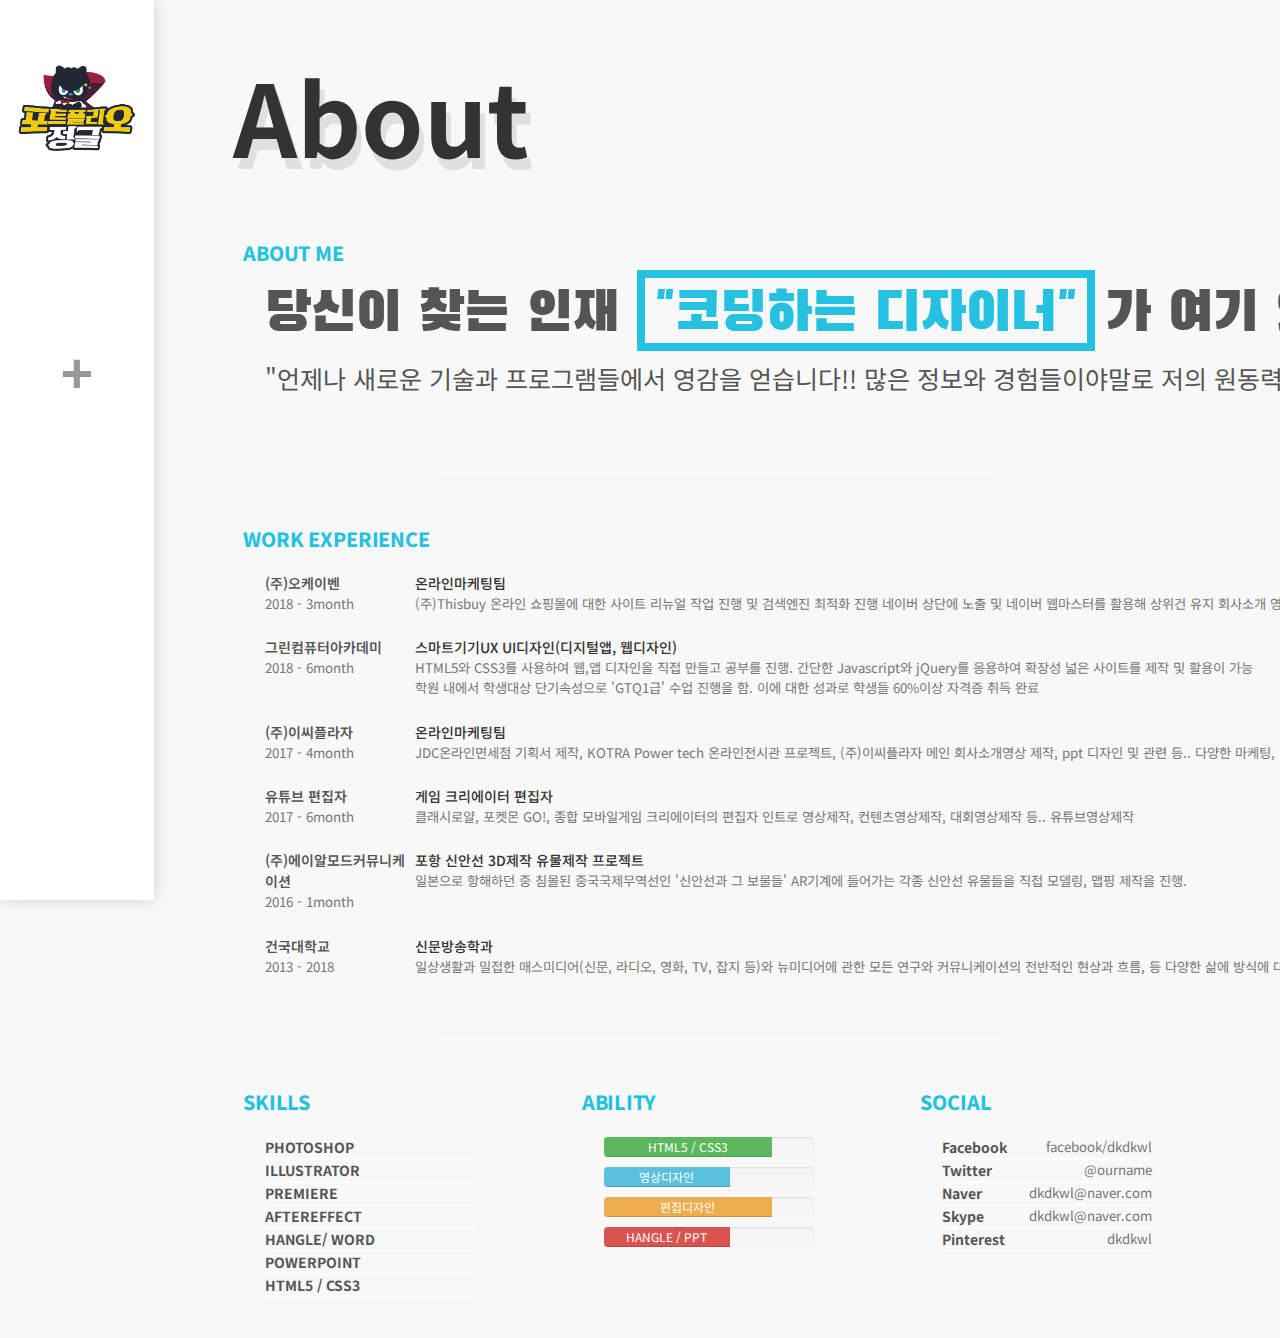
==== commit 22b1d470: "19.01.09 about 수정 텍스트 정리" ====
--- a/about.html
+++ b/about.html
@@ -43,9 +43,9 @@
               <div class="profile_txt">
                 <i class="fas fa-thumbs-up"></i>
                 <p>
-                  당신이 찾는 인재 <span>"코딩하는 디자이너"</span>가 여기있습니다!
+                  당신이 찾는 인재 <span>"코딩하는 디자이너"</span>가 여기 있습니다!
                 </p>
-                <small>"언제나 새로운 기술과 프로그램들에서 영감을 얻습니다!! 많은 정보와 경험들이야말로 저의 원동력 입니다"</small>
+                <small>"언제나 새로운 기술과 프로그램들에서 영감을 얻습니다!! 많은 정보와 경험들이야말로 저의 원동력입니다"</small>
               </div>
             </div>
           </div>
--- a/comm.css
+++ b/comm.css
@@ -441,11 +441,11 @@
   width: 90%;
 }
 .profile_txt i{
-    position: absolute;
-    font-size: 38px;
-    left: 835px;
-    top: -50px;
-    transform: rotate(-20deg);
+  position: absolute;
+  font-size: 38px;
+  left: 835px;
+  top: -50px;
+  transform: rotate(-20deg);
 }
 .wrap_profile .profile_txt p{
   line-height: 1em;
@@ -453,13 +453,14 @@
   /*letter-spacing: -0.08em;*/
   font-family: 'Black Han Sans', sans-serif;
   color: #555;
+  white-space: nowrap;
 /*  text-shadow: 1px 1px 0 #d8d8d8;
 */
   }
 .profile_txt p span{
-    padding: 10px 10px 0 10px;
-    border: 8px solid;
-    margin-right: 10px;
+  padding: 10px 10px 0 10px;
+  border: 8px solid;
+  margin-right: 10px;
 }
 .wrap_profile .profile_txt p span, .profile_txt i{
   color: #24C1E1FF;
@@ -468,7 +469,7 @@
   color: #555;
   font-size: 25px;
   line-height: 70px;
-
+  white-space: nowrap;
 }
 .exp_deta h3, .exp_deta h4, .tech p, h4{
   font-size: 1em;
@@ -478,8 +479,9 @@
   color: #555;
 }
 .exp_deta p, .exp_txt p, .col_sns span{
-  font-size: .85em;
+  font-size: 0.95em;
   color: #777;
+  white-space: nowrap;
 }
 .col_sns p {
   font-weight: 700;
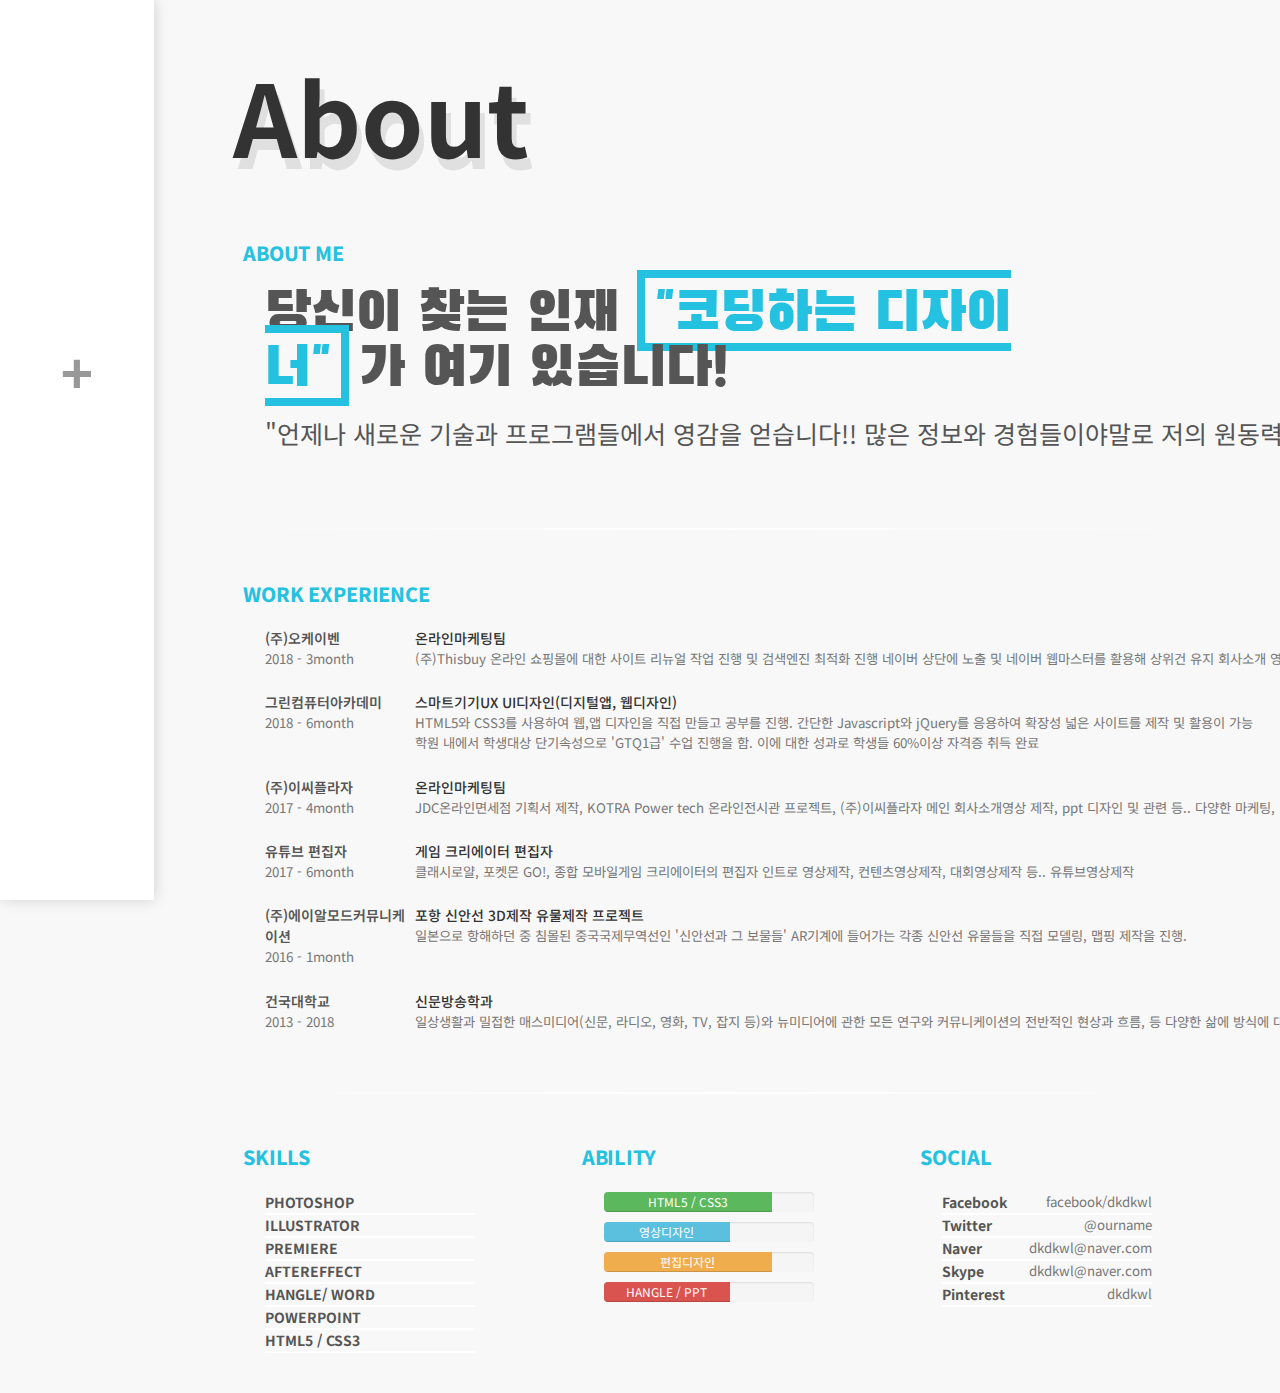
==== commit 7785a095: "Add files via upload" ====
--- a/about.html
+++ b/about.html
@@ -21,9 +21,9 @@
   <div class="main_container">
     <div class="overlay"></div>
     <header>
-      <div class="logo">
+      <!-- <div class="logo">
         <div class="area_logo"> <a href="https://dkdkwl.github.io/portfolio/index.html"><img src="imgs/logo.png" alt=""></a> </div>
-      </div>
+      </div> -->
       <div class="navBtn"><a href="#">+</a></div>
       <div class="navSns"> <i class="fab fa-facebook-f"></i> <i class="fab fa-twitter"></i> <i class="fab fa-instagram"></i> <i class="fab fa-google-plus-g"></i> </div>
       <nav> <a href="https://dkdkwl.github.io/portfolio/index.html">portfolio</a> <a href="https://dkdkwl.github.io/portfolio/about.html">About</a> </nav>
--- a/comm.css
+++ b/comm.css
@@ -453,7 +453,7 @@
   /*letter-spacing: -0.08em;*/
   font-family: 'Black Han Sans', sans-serif;
   color: #555;
-  white-space: nowrap;
+  white-space: scroll;
 /*  text-shadow: 1px 1px 0 #d8d8d8;
 */
   }
